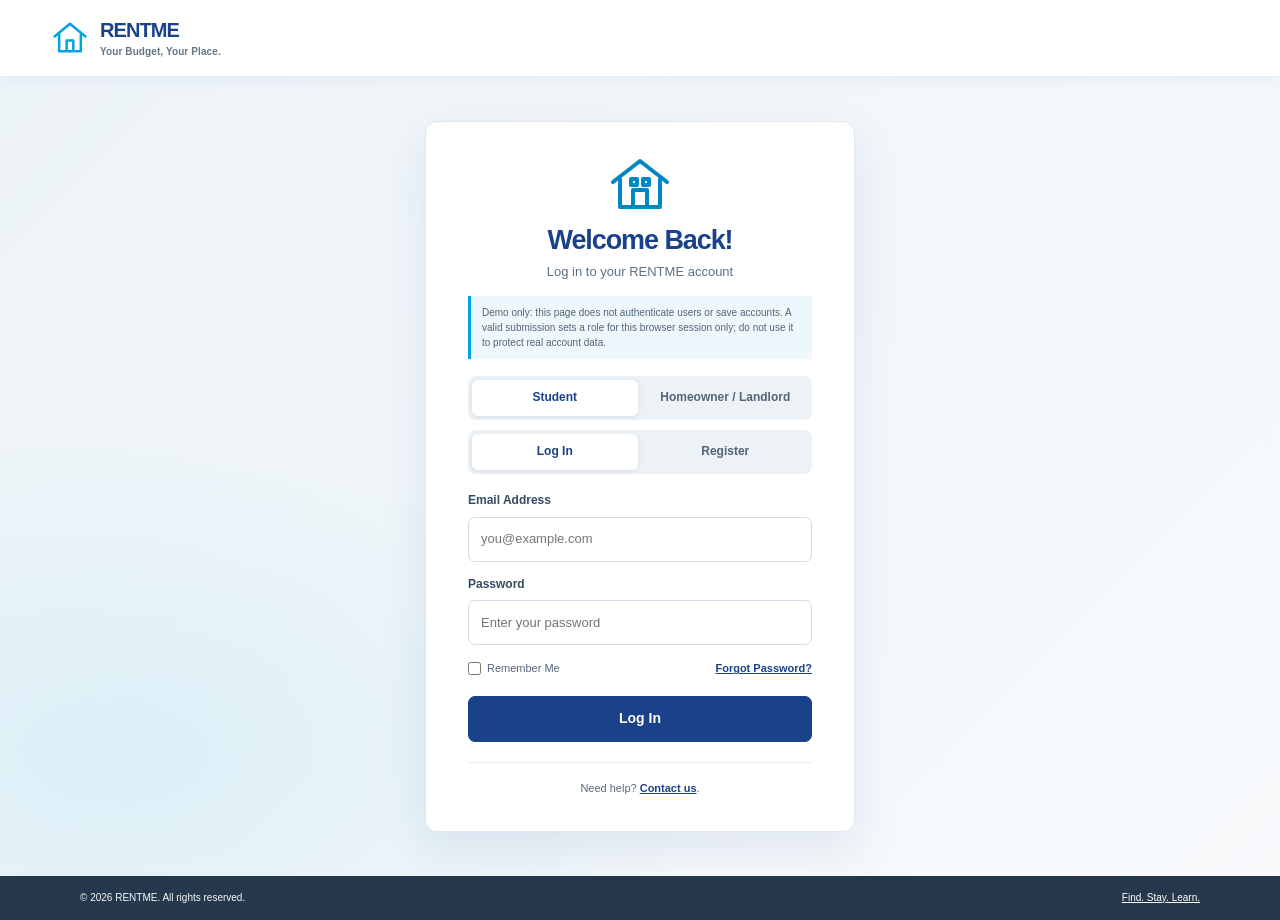
==== login.html @ ba3af14b "Add files via upload" ====
<!DOCTYPE html>
<html lang="en">
<head>
    <meta charset="UTF-8">
    <meta name="viewport" content="width=device-width, initial-scale=1.0">
    <meta name="description" content="Log in to your RENTME account.">
    <meta name="theme-color" content="#1A428A">
    <title>Login | RENTME</title>
    <link rel="stylesheet" href="style.css">
</head>
<body>
    <a class="skip-link" href="#main-content">Skip to main content</a>
    <header class="site-header">
        <div class="header-inner">
            <a class="brand" href="index.html#home" aria-label="RENTME home">
                <svg class="brand-icon" viewBox="0 0 48 48" aria-hidden="true">
                    <path d="M5.5 22.2 24 7l18.5 15.2M11 20v20h26V20M20 40V27h8v13" />
                </svg>
                <span class="brand-wordmark">
                    <strong>RENTME</strong>
                    <small>Your Budget, Your Place.</small>
                </span>
            </a>
        </div>
    </header>

    <main class="login-page" id="main-content" tabindex="-1">
        <section class="login-card" aria-labelledby="login-title">
            <a class="login-house" href="index.html#home" aria-label="RENTME home">
                <svg viewBox="0 0 64 56" aria-hidden="true">
                    <path d="M5 26 32 5l27 21M12 23v28h40V23M25 51V34h14v17M23 23h6v6h-6zM35 23h6v6h-6z" />
                </svg>
            </a>
            <h1 id="login-title">Welcome Back!</h1>
            <p class="login-subtitle" id="login-subtitle">Log in to your RENTME account</p>
            <p class="login-demo-note">Demo only: this page does not authenticate users or save accounts. A valid submission sets a role for this browser session only; do not use it to protect real account data.</p>

            <div class="account-type-select" role="group" aria-label="Account type">
                <button class="auth-tab is-active" id="student-account" type="button" aria-pressed="true">Student</button>
                <button class="auth-tab" id="landlord-account" type="button" aria-pressed="false">Homeowner / Landlord</button>
            </div>

            <div class="auth-tabs" role="tablist" aria-label="Account access">
                <button class="auth-tab is-active" id="login-tab" type="button" role="tab" aria-selected="true" aria-controls="login-form">Log In</button>
                <button class="auth-tab" id="register-tab" type="button" role="tab" aria-selected="false" aria-controls="register-form">Register</button>
            </div>

            <form class="login-form" id="login-form" action="index.html" method="get" role="tabpanel" aria-labelledby="login-tab">
                <label class="login-field">
                    Email Address
                    <input type="email" autocomplete="username" placeholder="you@example.com" required>
                </label>
                <label class="login-field">
                    Password
                    <input type="password" autocomplete="current-password" placeholder="Enter your password" required>
                </label>
                <div class="login-options">
                    <label><input type="checkbox"> Remember Me</label>
                    <a href="mailto:rentme.info@gmail.com?subject=Password%20reset%20assistance">Forgot Password?</a>
                </div>
                <button class="login-submit" id="login-submit-button" type="submit">Log In</button>
            </form>

            <form class="login-form" id="register-form" action="index.html" method="get" role="tabpanel" aria-labelledby="register-tab" hidden>
                <label class="login-field">
                    Full Name
                    <input type="text" autocomplete="name" placeholder="Your full name" required>
                </label>
                <label class="login-field">
                    Email Address
                    <input type="email" autocomplete="email" placeholder="you@example.com" required>
                </label>
                <label class="login-field">
                    Password
                    <input id="register-password" type="password" autocomplete="new-password" minlength="8" placeholder="At least 8 characters" required>
                </label>
                <label class="login-field">
                    Confirm Password
                    <input id="register-confirm-password" type="password" autocomplete="new-password" minlength="8" placeholder="Re-enter your password" required>
                </label>
                <button class="login-submit" id="register-submit-button" type="submit">Register</button>
            </form>

            <p class="login-help">Need help? <a href="index.html#contact">Contact us</a>.</p>
        </section>
    </main>

    <footer class="lodging-footer">
        <div class="section-container">
            <span>© 2026 RENTME. All rights reserved.</span>
            <a href="index.html#home">Find. Stay. Learn.</a>
        </div>
    </footer>

    <script>
        const loginTitle = document.querySelector("#login-title");
        const loginSubtitle = document.querySelector("#login-subtitle");
        const loginTab = document.querySelector("#login-tab");
        const registerTab = document.querySelector("#register-tab");
        const studentAccount = document.querySelector("#student-account");
        const landlordAccount = document.querySelector("#landlord-account");
        const loginSubmitButton = document.querySelector("#login-submit-button");
        const registerSubmitButton = document.querySelector("#register-submit-button");
        const loginForm = document.querySelector("#login-form");
        const registerForm = document.querySelector("#register-form");
        let accountType = new URLSearchParams(window.location.search).get("account") === "landlord" ? "landlord" : "student";
        let authMode = "login";

        function updateAuthCopy() {
            const isLandlord = accountType === "landlord";
            const isLogin = authMode === "login";
            loginTitle.textContent = isLogin
                ? (isLandlord ? "Homeowner / Landlord Log In" : "Welcome Back!")
                : (isLandlord ? "Register as a Homeowner / Landlord" : "Create Your Account");
            loginSubtitle.textContent = isLogin
                ? (isLandlord ? "Log in to continue as a property owner." : "Log in to your RENTME account")
                : (isLandlord ? "Join RENTME as a homeowner or landlord." : "Join RENTME and find your perfect stay");
            loginSubmitButton.textContent = isLandlord ? "Log In as Owner" : "Log In";
            registerSubmitButton.textContent = isLandlord ? "Register as Owner" : "Register";
        }

        function setAccountType(type) {
            accountType = type;
            const isLandlord = type === "landlord";
            studentAccount.classList.toggle("is-active", !isLandlord);
            landlordAccount.classList.toggle("is-active", isLandlord);
            studentAccount.setAttribute("aria-pressed", String(!isLandlord));
            landlordAccount.setAttribute("aria-pressed", String(isLandlord));
            updateAuthCopy();
        }

        function setAuthMode(mode) {
            const isLogin = mode === "login";
            authMode = mode;
            loginForm.hidden = !isLogin;
            registerForm.hidden = isLogin;
            loginTab.classList.toggle("is-active", isLogin);
            registerTab.classList.toggle("is-active", !isLogin);
            loginTab.setAttribute("aria-selected", String(isLogin));
            registerTab.setAttribute("aria-selected", String(!isLogin));
            updateAuthCopy();
        }

        function returnHomeAfterSubmit(form) {
            form.addEventListener("submit", (event) => {
                event.preventDefault();
                if (!form.reportValidity()) return;
                sessionStorage.setItem("rentmeRole", accountType === "landlord" ? "owner" : "student");
                window.location.href = "index.html";
            });
        }

        loginTab.addEventListener("click", () => setAuthMode("login"));
        registerTab.addEventListener("click", () => setAuthMode("register"));
        studentAccount.addEventListener("click", () => setAccountType("student"));
        landlordAccount.addEventListener("click", () => setAccountType("landlord"));
        setAccountType(accountType);
        returnHomeAfterSubmit(loginForm);

        registerForm.addEventListener("submit", (event) => {
            event.preventDefault();
            const password = document.querySelector("#register-password");
            const confirmation = document.querySelector("#register-confirm-password");
            confirmation.setCustomValidity(password.value === confirmation.value ? "" : "Passwords must match.");
            if (!registerForm.reportValidity()) return;
            sessionStorage.setItem("rentmeRole", accountType === "landlord" ? "owner" : "student");
            window.location.href = "index.html";
        });

        document.querySelector("#register-confirm-password").addEventListener("input", (event) => {
            event.currentTarget.setCustomValidity("");
        });
    </script>
</body>
</html>
---- style.css ----
/*
 * RENTME student housing landing page
 * Edit the color variables below to update the site-wide palette.
 */
:root {
	/* Brand colors */
	--navy: #1A428A;
	--sky: #00A3E0;
	--sky-dark: #0088c5;

	/* Text and surface colors */
	--ink: #20334b;
	--muted: #64758a;
	--line: #e2eaf1;
	--surface: #ffffff;
	--soft: #F4F7FA;

	/* Feature badge colors */
	--green: #28b88a;
	--purple: #8762d8;
	--orange: #f2a13b;
}

/* Base page styles */
* {
	box-sizing: border-box;
}

[hidden] {
	display: none !important;
}

html {
	scroll-behavior: smooth;
	scroll-padding-top: 86px;
}

@media (prefers-reduced-motion: reduce) {
	html {
		scroll-behavior: auto;
	}
}

body {
	margin: 0;
	color: var(--ink);
	background: var(--surface);
	font: 15px/1.65 Inter, "Segoe UI", Roboto, Arial, sans-serif;
	-webkit-font-smoothing: antialiased;
}

body.content-page {
	min-height: 100vh;
	min-height: 100svh;
	display: flex;
	flex-direction: column;
}

body.content-page > main {
	flex: 1;
	display: flex;
}

body.content-page > main > section {
	flex: 1;
}

body.content-page .eyebrow {
	font-size: 14px;
}

body.content-page .lodging-footer {
	font-size: 12px;
}

a {
	color: inherit;
}

a:focus-visible,
button:focus-visible,
input:focus-visible,
select:focus-visible,
summary:focus-visible {
	outline: 3px solid #0074a1;
	outline-offset: 3px;
}

.skip-link {
	position: absolute;
	top: 8px;
	left: 8px;
	z-index: 30;
	padding: 10px 14px;
	transform: translateY(-150%);
	border-radius: 6px;
	color: #fff;
	background: var(--navy);
	font-weight: 700;
	text-decoration: none;
}

.skip-link:focus {
	transform: translateY(0);
}

p {
	color: var(--muted);
}

main {
	width: 100%;
	max-width: none;
	margin: 0;
}

section {
	margin: 0;
	padding: 0;
	border: 0;
	border-radius: 0;
	background: transparent;
	box-shadow: none;
	scroll-margin-top: 86px;
}

section h2 {
	margin: 0;
	color: var(--navy);
	font-size: clamp(1.5rem, 2.3vw, 2rem);
	letter-spacing: -.035em;
	line-height: 1.2;
}

/* Sticky header and navigation */
header.site-header {
	position: sticky;
	top: 0;
	z-index: 20;
	padding: 0;
	color: var(--ink);
	background: rgb(255 255 255 / 96%);
	border-bottom: 1px solid #e8eef4;
	box-shadow: 0 3px 14px rgb(26 66 138 / 5%);
	backdrop-filter: blur(12px);
}

.header-inner {
	width: min(100% - 48px, 1180px);
	min-height: 76px;
	margin: 0 auto;
	display: flex;
	align-items: center;
	justify-content: space-between;
	gap: 28px;
}

.brand {
	display: inline-flex;
	flex: 0 0 auto;
	align-items: center;
	gap: 10px;
	color: var(--navy);
	text-decoration: none;
}

.brand-icon {
	width: 40px;
	height: 40px;
	fill: none;
	stroke: var(--sky);
	stroke-width: 3;
	stroke-linecap: round;
	stroke-linejoin: round;
}

.brand-wordmark {
	display: grid;
	line-height: 1.12;
}

.brand-wordmark strong {
	color: var(--navy);
	font-size: 20px;
	font-weight: 850;
	letter-spacing: -.045em;
}

.brand-wordmark small {
	margin-top: 4px;
	color: var(--muted);
	font-size: 10px;
	font-weight: 600;
	letter-spacing: .01em;
}

.primary-nav {
	display: flex;
	align-items: center;
	justify-content: flex-end;
	gap: clamp(17px, 2.5vw, 34px);
}

.primary-nav .nav-link {
	padding: 27px 0 24px;
	border-bottom: 3px solid transparent;
	color: #43536a;
	background: transparent;
	font-size: 13px;
	font-weight: 600;
	text-decoration: none;
	white-space: nowrap;
	transition: color .18s ease, border-color .18s ease;
}

.primary-nav .nav-link:hover,
.primary-nav .nav-link:focus-visible,
.primary-nav .nav-link.is-current {
	color: var(--navy);
	border-bottom-color: var(--sky);
	background: transparent;
}

.brand:focus-visible,
.button:focus-visible,
.contact-line:focus-visible {
	outline: 3px solid rgb(0 163 224 / 28%);
	outline-offset: 4px;
}

/* Hero: introduction and bedroom photo */
.hero {
	background: var(--soft);
}

.hero-inner {
	width: min(100% - 48px, 1180px);
	min-height: calc(100vh - 77px);
	min-height: calc(100svh - 77px);
	margin: 0 auto;
	display: grid;
	grid-template-columns: 1fr 1fr;
	align-items: center;
	gap: clamp(24px, 3vw, 40px);
	padding: 48px 0;
}

.hero-copy {
	max-width: 520px;
	padding: 12px 0;
}

.eyebrow {
	margin: 0 0 12px;
	color: var(--sky-dark);
	font-size: 11px;
	font-weight: 800;
	letter-spacing: .12em;
	line-height: 1.3;
	text-transform: uppercase;
}

.eyebrow-dot {
	width: 7px;
	height: 7px;
	display: inline-block;
	margin: 0 7px 1px 0;
	border-radius: 50%;
	background: var(--sky);
}

.hero h1 {
	margin: 0 0 20px;
	color: var(--navy);
	font-size: clamp(2.4rem, 4.4vw, 3.5rem);
	font-weight: 850;
	letter-spacing: -.055em;
	line-height: 1.03;
}

.hero-copy > p:not(.eyebrow) {
	max-width: 500px;
	margin: 0 0 12px;
	color: #52657b;
	font-size: 15px;
	line-height: 1.72;
}

.hero-copy > .hero-lead {
	color: #28415e !important;
	font-size: 18.5px !important;
	font-weight: 650;
	line-height: 1.5 !important;
}

.hero-actions {
	display: flex;
	flex-wrap: wrap;
	gap: 12px;
	margin-top: 25px;
}

.button {
	min-height: 47px;
	display: inline-flex;
	align-items: center;
	justify-content: center;
	gap: 9px;
	padding: 0 19px;
	border: 1px solid var(--sky);
	border-radius: 7px;
	font-size: 13px;
	font-weight: 700;
	text-decoration: none;
	transition: background .18s ease, border-color .18s ease, transform .18s ease;
}

.button:hover {
	transform: translateY(-2px);
}

.button svg {
	width: 17px;
	height: 17px;
	fill: none;
	stroke: currentColor;
	stroke-width: 2;
	stroke-linecap: round;
}

.button-primary {
	color: #fff;
	background: var(--sky);
}

.button-primary:hover {
	border-color: var(--sky-dark);
	background: var(--sky-dark);
}

.button-outline {
	color: var(--navy);
	border-color: #9dc9dd;
	background: #fff;
}

.button-outline:hover {
	background: #eaf8fd;
}

.hero-trust {
	display: flex;
	align-items: center;
	gap: 8px;
	margin-top: 22px;
	color: var(--muted);
	font-size: 11px;
	font-weight: 600;
}

.trust-check {
	width: 18px;
	height: 18px;
	display: grid;
	place-items: center;
	border-radius: 50%;
	color: #fff;
	background: var(--green);
	font-size: 11px;
}

.hero-visual {
	position: relative;
	width: min(100%, 500px);
	min-width: 0;
	margin: 0 auto;
	padding: 14px 0 0;
}

.hero-visual::before {
	position: absolute;
	z-index: 2;
	inset: 14px 0 0;
	border: 1px solid #b9dbe9;
	content: "";
	pointer-events: none;
}

.hero-visual img {
	position: relative;
	z-index: 1;
	width: 100%;
	max-width: 500px;
	height: auto;
	display: block;
	aspect-ratio: 3 / 2;
	object-fit: cover;
	object-position: center;
}

.photo-caption {
	position: absolute;
	z-index: 2;
	bottom: 12px;
	left: 12px;
	width: fit-content;
	max-width: calc(100% - 24px);
	display: flex;
	align-items: center;
	gap: 8px;
	padding: 8px 10px;
	background: #fff;
}

.caption-icon {
	width: 28px;
	height: 28px;
	display: grid;
	place-items: center;
	border-radius: 50%;
	color: var(--navy);
	background: #e7f6fb;
	font-size: 18px;
}

.photo-caption span:last-child {
	display: grid;
	line-height: 1.35;
}

.photo-caption strong {
	color: var(--navy);
	font-size: 10px;
}

.photo-caption small {
	margin-top: 2px;
	color: var(--muted);
	font-size: 9px;
}

/* Features: four reasons RENTME helps */
.section-container {
	width: min(100% - 48px, 1120px);
	margin: 0 auto;
}

.section-band {
	background: var(--surface);
}

.features {
	padding: 62px 0 68px;
}

.section-heading {
	max-width: 680px;
	margin: 0 auto 34px;
	text-align: center;
}

header.section-heading {
	padding: 0;
	color: inherit;
	text-align: center;
	background: transparent;
}

.section-heading .eyebrow {
	margin-bottom: 8px;
}

.section-heading h2 {
	margin-bottom: 9px;
}

.section-heading > p:last-child {
	margin: 0;
	font-size: 13px;
}

.feature-grid {
	display: grid;
	grid-template-columns: repeat(4, minmax(0, 1fr));
	gap: 34px;
}

.feature-item {
	text-align: center;
}

.feature-icon {
	width: 72px;
	height: 72px;
	display: grid;
	place-items: center;
	margin: 0 auto 15px;
	border-radius: 50%;
}

.feature-icon svg {
	width: 34px;
	height: 34px;
	fill: none;
	stroke: #fff;
	stroke-width: 2.2;
	stroke-linecap: round;
	stroke-linejoin: round;
}

.icon-green {
	background: var(--green);
}

.icon-blue {
	background: #278ed2;
}

.icon-purple {
	background: var(--purple);
}

.icon-orange {
	background: var(--orange);
}

.feature-item h3 {
	margin: 0 0 5px;
	color: #243d5b;
	font-size: 14px;
}

.feature-item p {
	max-width: 230px;
	margin: 0 auto;
	font-size: 12px;
	line-height: 1.55;
}

/* Lodging search and results page */
.lodging-page {
	min-height: calc(100vh - 116px);
	padding: 42px 0 58px;
	background: #f7f9fc;
}

.rent-page {
	min-height: calc(100vh - 116px);
	padding: 42px 0 58px;
	background: #f7f9fc;
}

.rent-container {
	width: min(100% - 48px, 760px);
	margin: 0 auto;
}

.owner-listing-form {
	padding: 22px;
	border: 1px solid var(--line);
	border-radius: 12px;
	background: #fff;
	box-shadow: 0 8px 24px rgb(26 66 138 / 5%);
}

.owner-form-grid {
	display: grid;
	grid-template-columns: repeat(2, minmax(0, 1fr));
	gap: 15px;
}

.owner-form-grid input,
.owner-form-grid select,
.owner-form-grid textarea,
.reservation-field select {
	width: 100%;
	min-height: 40px;
	padding: 9px 10px;
	border: 1px solid #d5e0e9;
	border-radius: 6px;
	color: var(--ink);
	background: #fff;
	font: inherit;
	font-weight: 400;
}

.owner-form-grid textarea {
	resize: vertical;
}

.owner-form-grid input:focus,
.owner-form-grid select:focus,
.owner-form-grid textarea:focus,
.reservation-field select:focus {
	border-color: var(--sky);
	outline: 3px solid rgb(0 163 224 / 15%);
}

.owner-form-wide {
	grid-column: 1 / -1;
}

.owner-form-note {
	margin: 15px 0;
	font-size: 11px;
	line-height: 1.5;
}

.lodging-heading {
	margin-bottom: 24px;
	text-align: center;
}

.lodging-heading .eyebrow {
	margin-bottom: 6px;
}

.lodging-heading h1 {
	margin: 0 0 7px;
	color: var(--navy);
	font-size: clamp(1.8rem, 3vw, 2.4rem);
	letter-spacing: -.04em;
	line-height: 1.2;
}

.lodging-heading > p:last-child {
	margin: 0;
	font-size: 13px;
}

.lodging-search {
	display: grid;
	grid-template-columns: 1.35fr 1fr 1fr auto;
	align-items: end;
	gap: 12px;
	margin-bottom: 25px;
	padding: 16px;
	border: 1px solid var(--line);
	border-radius: 12px;
	background: #fff;
	box-shadow: 0 8px 24px rgb(26 66 138 / 5%);
}

.search-field {
	display: grid;
	gap: 5px;
	color: #41556d;
	font-size: 11px;
	font-weight: 700;
}

.search-field select,
.search-field input {
	width: 100%;
	min-height: 43px;
	padding: 0 11px;
	border: 1px solid #d5e0e9;
	border-radius: 7px;
	color: var(--ink);
	background: #fff;
	font: inherit;
}

.search-field select:focus,
.search-field input:focus {
	border-color: var(--sky);
	outline: 3px solid rgb(0 163 224 / 15%);
}

.search-submit {
	min-height: 43px;
	cursor: pointer;
}

.lodging-layout {
	display: grid;
	grid-template-columns: 225px minmax(0, 1fr);
	align-items: start;
	gap: 20px;
}

.lodging-filters {
	padding: 18px;
	border: 1px solid var(--line);
	border-radius: 11px;
	background: #fff;
}

.lodging-filters h2 {
	margin: 0 0 12px;
	color: var(--navy);
	font-size: 17px;
}

.lodging-filters fieldset {
	display: grid;
	gap: 8px;
	margin: 0;
	padding: 12px 0;
	border: 0;
	border-top: 1px solid #edf1f5;
}

.lodging-filters legend {
	padding: 0;
	color: #334860;
	font-size: 12px;
	font-weight: 750;
}

.lodging-filters label {
	display: flex;
	align-items: center;
	gap: 8px;
	color: #52657b;
	font-size: 11px;
	line-height: 1.4;
	cursor: pointer;
}

.lodging-filters input {
	width: 14px;
	height: 14px;
	margin: 0;
	accent-color: var(--sky-dark);
}

.clear-filters {
	padding: 0;
	border: 0;
	color: var(--sky-dark);
	background: transparent;
	font: inherit;
	font-size: 11px;
	font-weight: 700;
	cursor: pointer;
}

.clear-filters:hover {
	text-decoration: underline;
}

.lodging-results {
	min-width: 0;
}

.results-count {
	margin: 0 0 10px;
	color: #52657b;
	font-size: 12px;
	font-weight: 650;
}

.lodging-card {
	display: grid;
	grid-template-columns: 190px minmax(0, 1fr);
	gap: 17px;
	margin-bottom: 12px;
	padding: 12px;
	border: 1px solid var(--line);
	border-radius: 11px;
	background: #fff;
	box-shadow: 0 4px 14px rgb(26 66 138 / 4%);
}

.lodging-card[hidden] {
	display: none;
}

.lodging-card > img {
	width: 100%;
	height: 142px;
	display: block;
	border-radius: 7px;
	object-fit: cover;
}

.lodging-card-copy {
	min-width: 0;
	display: flex;
	flex-direction: column;
	justify-content: space-between;
}

.lodging-card-title {
	display: flex;
	align-items: flex-start;
	justify-content: space-between;
	gap: 12px;
}

.lodging-card-title h2 {
	margin: 1px 0 3px;
	color: #263d58;
	font-size: 16px;
}

.listing-location {
	margin: 0 0 3px;
	color: #586b80;
	font-size: 11px;
}

.listing-location span {
	color: var(--sky-dark);
	font-size: 15px;
}

.listing-rating {
	margin: 0;
	color: #efa82b;
	font-size: 12px;
	letter-spacing: .04em;
}

.listing-rating span {
	color: #617185;
	font-size: 10px;
	letter-spacing: 0;
}

.listing-price {
	margin: 3px 0 0;
	color: var(--navy);
	font-size: 15px;
	font-weight: 800;
	white-space: nowrap;
}

.listing-price span {
	color: #728196;
	font-size: 10px;
	font-weight: 500;
}

.listing-actions {
	display: flex;
	align-items: center;
	justify-content: flex-end;
	flex-wrap: wrap;
	gap: 8px;
	margin-top: 10px;
}

.reserve-room-button,
.reserve-listing-button,
.listing-details-button {
	width: fit-content;
	display: inline-block;
	padding: 7px 13px;
	border: 0;
	border-radius: 6px;
	color: #fff;
	background: var(--navy);
	font-family: inherit;
	font-size: 10px;
	font-weight: 700;
	cursor: pointer;
}

.reserve-room-button {
	border: 1px solid var(--sky);
	color: #fff;
	background: var(--sky);
	font-family: inherit;
	font-size: 10px;
	font-weight: 700;
}

.reserve-listing-button {
	border: 1px solid var(--navy);
	color: var(--navy);
	background: #fff;
	font-family: inherit;
	font-size: 10px;
	font-weight: 700;
}

.reserve-room-button:hover {
	border-color: var(--sky-dark);
	background: var(--sky-dark);
}

.reserve-listing-button:hover {
	background: #eaf8fd;
}

.listing-details-button:hover {
	background: #14366f;
}

.reserve-room-button:focus-visible,
.reserve-listing-button:focus-visible,
.listing-details-button:focus-visible,
.map-dialog-close:focus-visible,
.map-dialog-actions a:focus-visible {
	outline: 3px solid rgb(0 163 224 / 30%);
	outline-offset: 3px;
}

.map-dialog {
	width: min(660px, calc(100% - 32px));
	max-width: none;
	padding: 0;
	border: 0;
	border-radius: 12px;
	color: var(--ink);
	background: #fff;
	box-shadow: 0 20px 70px rgb(17 34 51 / 30%);
}

.map-dialog::backdrop {
	background: rgb(18 31 48 / 62%);
	backdrop-filter: blur(2px);
}

.map-dialog-content {
	padding: 22px;
}

.map-dialog-header {
	display: flex;
	align-items: flex-start;
	justify-content: space-between;
	gap: 16px;
}

.map-dialog-header .eyebrow {
	margin-bottom: 5px;
}

.map-dialog-header h2 {
	margin: 0;
	color: var(--navy);
	font-size: 20px;
	line-height: 1.25;
}

.map-dialog-close {
	width: 34px;
	height: 34px;
	display: grid;
	flex: 0 0 34px;
	place-items: center;
	padding: 0;
	border: 1px solid #dfe7ef;
	border-radius: 50%;
	color: #44576c;
	background: #fff;
	font-size: 23px;
	line-height: 1;
	cursor: pointer;
}

.map-dialog-close:hover {
	background: #f0f5f8;
}

.map-location-description {
	margin: 8px 0 13px;
	color: #617185;
	font-size: 12px;
}

.map-dialog iframe {
	width: 100%;
	height: min(52vh, 380px);
	display: block;
	border: 1px solid #dfe7ef;
	border-radius: 8px;
	background: #f1f5f8;
}

.map-dialog-actions {
	display: flex;
	align-items: center;
	justify-content: space-between;
	gap: 14px;
	padding-top: 14px;
	border-top: 1px solid #e8eef3;
	margin-top: 14px;
}

.map-dialog-actions a {
	font-size: 12px;
	color: var(--sky-dark);
	font-weight: 700;
}

.map-dialog-actions a:last-child {
	padding: 9px 13px;
	border-radius: 6px;
	color: #fff;
	background: var(--navy);
	text-decoration: none;
}

.map-dialog-actions a:last-child:hover {
	background: #14366f;
}

.reservation-listing {
	margin: 12px 0 4px;
	color: var(--navy);
	font-size: 13px;
	font-weight: 750;
}

.reservation-disclaimer {
	margin: 0 0 15px;
	color: #617185;
	font-size: 11px;
	line-height: 1.5;
}

.reservation-form {
	display: grid;
	gap: 12px;
}

.reservation-field {
	display: grid;
	gap: 5px;
	color: #41556d;
	font-size: 11px;
	font-weight: 700;
}

.reservation-field input {
	width: 100%;
	min-height: 40px;
	padding: 0 10px;
	border: 1px solid #d5e0e9;
	border-radius: 6px;
	color: var(--ink);
	background: #fff;
	font: inherit;
	font-weight: 400;
}

.reservation-field input:focus {
	border-color: var(--sky);
	outline: 3px solid rgb(0 163 224 / 15%);
}

.reservation-dates {
	display: grid;
	grid-template-columns: 1fr 1fr;
	gap: 12px;
}

.reserve-submit {
	min-height: 42px;
	padding: 0 16px;
	border: 1px solid var(--navy);
	border-radius: 6px;
	color: #fff;
	background: var(--navy);
	font: inherit;
	font-size: 12px;
	font-weight: 700;
	cursor: pointer;
}

.reserve-submit:hover {
	background: #14366f;
}

.reserve-submit:focus-visible,
.reservation-email-link:focus-visible {
	outline: 3px solid rgb(0 163 224 / 30%);
	outline-offset: 3px;
}

.reservation-status {
	margin: 12px 0 0;
	color: #315a46;
	font-size: 12px;
}

.reservation-email-link {
	display: inline-block;
	margin-top: 9px;
	color: var(--sky-dark);
	font-size: 12px;
	font-weight: 700;
}

.no-results {
	margin: 0;
	padding: 28px 18px;
	border: 1px dashed #cbd9e5;
	border-radius: 9px;
	color: #586b80;
	background: #fff;
	font-size: 13px;
	text-align: center;
}

.lodging-footer {
	padding: 14px 0;
	color: #f5f8fc;
	background: #26384b;
	font-size: 10px;
}

.lodging-footer .section-container {
	display: flex;
	justify-content: space-between;
	gap: 16px;
}

.lodging-footer a {
	color: #fff;
}

.standalone-heading {
	margin-bottom: 32px;
	text-align: center;
}

.standalone-heading .eyebrow {
	margin-bottom: 7px;
}

.standalone-heading h1,
.faq-intro h1 {
	margin: 0 0 9px;
	color: var(--navy);
	font-size: clamp(2.25rem, 4.3vw, 3.25rem);
	font-weight: 850;
	letter-spacing: -.055em;
	line-height: 1.08;
}

.standalone-heading > p:last-child,
.faq-intro > p {
	margin: 0;
	font-size: 16px;
}

.about-copy h1 {
	margin: 0 0 12px;
	color: var(--navy);
	font-size: clamp(2.25rem, 4.3vw, 3.25rem);
	font-weight: 850;
	letter-spacing: -.055em;
	line-height: 1.08;
}

.purpose-card h3 {
	margin: 0 0 3px;
	color: var(--navy);
	font-size: 14px;
}

.tips-intro h1 {
	max-width: 300px;
	margin: 0 0 10px;
	color: var(--navy);
	font-size: clamp(2rem, 4vw, 2.9rem);
	font-weight: 850;
	letter-spacing: -.05em;
	line-height: 1.08;
}

.contact-page,
.faq-page {
	min-height: 0;
	padding: 36px 0;
	display: flex;
	align-items: center;
	background: var(--soft);
}

.contact-page-layout {
	display: grid;
	grid-template-columns: 1fr 1fr;
	gap: 34px;
	padding: 26px;
	border: 1px solid var(--line);
	border-radius: 12px;
	background: #f8fbfd;
	box-shadow: 0 8px 24px rgb(26 66 138 / 5%);
}

.contact-panel h2,
.contact-privacy h2 {
	margin: 0 0 8px;
	color: var(--navy);
	font-size: 16px;
	letter-spacing: .03em;
}

.contact-panel .footer-intro {
	margin: 0 0 16px;
	font-size: 16px;
}

.contact-panel .contact-line {
	margin: 13px 0;
	font-size: 16px;
}

.contact-symbol {
	width: 17px;
	flex: 0 0 17px;
	color: var(--sky-dark);
	font-size: 17px;
	text-align: center;
}

.contact-privacy {
	padding-left: 26px;
}

.contact-privacy > p {
	font-size: 16px;
	line-height: 1.65;
}

.faq-page-layout {
	display: grid;
	grid-template-columns: .75fr 1.4fr;
	align-items: center;
	gap: clamp(35px, 7vw, 90px);
}

.faq-intro {
	max-width: 330px;
}

.faq-intro h1 {
	margin-bottom: 12px;
}

.faq-intro > a {
	display: inline-block;
	margin-top: 17px;
	color: var(--sky-dark);
	font-size: 16px;
	font-weight: 700;
}

.faq-list {
	display: grid;
	gap: 10px;
}

.faq-list details {
	padding: 0 16px;
	border: 1px solid #dfe8ef;
	border-radius: 8px;
	background: #f8fbfd;
}

.faq-list summary {
	display: flex;
	align-items: center;
	justify-content: space-between;
	gap: 15px;
	padding: 14px 0;
	color: #2f435b;
	font-size: 16px;
	font-weight: 700;
	list-style: none;
	cursor: pointer;
}

.faq-list summary::-webkit-details-marker {
	display: none;
}

.faq-list summary::after {
	color: var(--sky-dark);
	content: "+";
	font-size: 20px;
	line-height: 1;
}

.faq-list details[open] summary::after {
	content: "−";
}

.faq-list details > p {
	margin: 0;
	padding: 0 0 14px;
	color: var(--muted);
	font-size: 16px;
}

.login-page {
	min-height: calc(100vh - 116px);
	display: grid;
	place-items: center;
	padding: 44px 20px;
	background:
		radial-gradient(ellipse at 10% 85%, rgb(0 163 224 / 9%), transparent 35%),
		linear-gradient(135deg, #edf4f8, #f8fafc);
}

.login-card {
	width: min(100%, 430px);
	padding: 34px clamp(22px, 6vw, 42px);
	border: 1px solid #dfe8ef;
	border-radius: 12px;
	background: #fff;
	box-shadow: 0 18px 48px rgb(26 66 138 / 10%);
	text-align: center;
}

.login-house {
	width: 64px;
	height: 56px;
	display: block;
	margin: 0 auto 12px;
	color: var(--navy);
}

.login-house svg {
	width: 100%;
	height: 100%;
	fill: none;
	stroke: var(--sky-dark);
	stroke-width: 4;
	stroke-linecap: round;
	stroke-linejoin: round;
}

.login-card h1 {
	margin: 0 0 5px;
	color: var(--navy);
	font-size: 27px;
	letter-spacing: -.04em;
	line-height: 1.2;
}

.login-subtitle {
	margin: 0 0 23px;
	color: #5e7084;
	font-size: 13px;
}

.login-demo-note {
	margin: -10px 0 17px;
	padding: 9px 11px;
	border-left: 3px solid var(--sky);
	color: #52657b;
	background: #eef8fc;
	font-size: 10px;
	line-height: 1.5;
	text-align: left;
}

.auth-tabs,
.account-type-select {
	display: grid;
	grid-template-columns: 1fr 1fr;
	gap: 5px;
	margin: 0 0 17px;
	padding: 4px;
	border-radius: 8px;
	background: #edf2f6;
}

.account-type-select {
	margin-bottom: 10px;
}

.auth-tab {
	min-height: 36px;
	border: 0;
	border-radius: 6px;
	color: #52657b;
	background: transparent;
	font: inherit;
	font-size: 12px;
	font-weight: 700;
	cursor: pointer;
}

.auth-tab.is-active {
	color: var(--navy);
	background: #fff;
	box-shadow: 0 1px 5px rgb(26 66 138 / 12%);
}

.auth-tab:focus-visible {
	outline: 3px solid rgb(0 163 224 / 30%);
	outline-offset: 2px;
}

.login-form {
	text-align: left;
}

.login-form[hidden] {
	display: none;
}

.login-field {
	display: grid;
	gap: 6px;
	margin: 13px 0;
	color: #354b63;
	font-size: 12px;
	font-weight: 700;
}

.login-field input {
	width: 100%;
	min-height: 45px;
	padding: 0 12px;
	border: 1px solid #cfdbe6;
	border-radius: 7px;
	color: var(--ink);
	background: #fff;
	font: inherit;
	font-size: 13px;
	font-weight: 400;
}

.login-field input:focus {
	border-color: var(--sky);
	outline: 3px solid rgb(0 163 224 / 15%);
}

.login-options {
	display: flex;
	align-items: center;
	justify-content: space-between;
	gap: 12px;
	margin: 14px 0 18px;
	color: #53677d;
	font-size: 11px;
}

.login-options label {
	display: inline-flex;
	align-items: center;
	gap: 6px;
	cursor: pointer;
}

.login-options input {
	margin: 0;
	accent-color: var(--navy);
}

.login-options a,
.login-help a {
	color: var(--navy);
	font-weight: 700;
}

.login-submit {
	width: 100%;
	min-height: 46px;
	border: 1px solid var(--navy);
	border-radius: 7px;
	color: #fff;
	background: var(--navy);
	font: inherit;
	font-size: 14px;
	font-weight: 750;
	cursor: pointer;
}

.login-submit:hover {
	background: #14366f;
}

.login-submit:focus-visible,
.login-house:focus-visible {
	outline: 3px solid rgb(0 163 224 / 30%);
	outline-offset: 3px;
}

.login-status {
	margin: 12px 0 0;
	color: #64758a;
	font-size: 11px;
	line-height: 1.5;
	text-align: center;
}

.login-help {
	margin: 20px 0 0;
	padding-top: 16px;
	border-top: 1px solid #e8eef3;
	color: #586b80;
	font-size: 11px;
}

/* Tips: checklist artwork and four-step process */
.tips-section {
	padding: 38px 0;
	display: flex;
	align-items: center;
	background: var(--soft);
}

.tips-layout {
	display: grid;
	grid-template-columns: .72fr 2fr;
	align-items: center;
	gap: clamp(30px, 5vw, 70px);
	transform: translateY(calc(0px - clamp(22px, 5vh, 38px)));
}

.tips-intro {
	max-width: 270px;
}

.tips-intro .notebook-art {
	width: 145px;
	margin: 0 auto 13px;
}

.notebook-art svg {
	width: 100%;
	display: block;
	overflow: visible;
}

.notebook-shadow {
	fill: #d7e8f0;
}

.notebook-paper {
	fill: #fff;
}

.notebook-border {
	fill: none;
	stroke: var(--navy);
	stroke-width: 2.2;
	stroke-linejoin: round;
}

.notebook-lines {
	fill: none;
	stroke: #9ec7d8;
	stroke-width: 1.2;
	stroke-linecap: round;
}

.notebook-art text {
	fill: var(--navy);
	font: italic 800 12px Inter, "Segoe UI", sans-serif;
}

.doodle {
	fill: none;
	stroke: var(--sky);
	stroke-width: 2.3;
	stroke-linecap: round;
}

.doodle-fill {
	fill: #ffc551;
	stroke: var(--navy);
	stroke-width: 1.2;
	stroke-linejoin: round;
}

.tips-intro .eyebrow {
	margin-bottom: 8px;
}

.tips-intro h2 {
	max-width: 300px;
	margin-bottom: 10px;
	font-size: 22px;
}

.tips-intro > p:last-child {
	margin: 0;
	font-size: 16px;
}

.steps-grid {
	display: grid;
	grid-template-columns: repeat(4, minmax(0, 1fr));
}

.step-card {
	position: relative;
	min-height: 194px;
	padding: 5px 17px 0;
	border-left: 1px solid #dce5ec;
}

.step-card:first-child {
	padding-left: 0;
	border-left: 0;
}

.step-number {
	width: 31px;
	height: 31px;
	display: grid;
	place-items: center;
	margin-bottom: 14px;
	border-radius: 50%;
	color: #fff;
	font-size: 14px;
	font-weight: 800;
}

.step-blue {
	background: #328bd0;
}

.step-green {
	background: var(--green);
}

.step-purple {
	background: var(--purple);
}

.step-orange {
	background: #f07832;
}

.step-card h3 {
	min-height: 37px;
	margin: 0 0 8px;
	color: #263d58;
	font-size: 16px;
	line-height: 1.4;
}

.step-card p {
	margin: 0;
	font-size: 16px;
	line-height: 1.55;
}

/* About RENTME: description, mission, and vision */
.about-section {
	padding: 55px 0;
	display: flex;
	align-items: center;
	background: var(--soft);
}

.about-layout {
	display: grid;
	grid-template-columns: .72fr 1.4fr 1.05fr;
	align-items: center;
	gap: clamp(28px, 4vw, 54px);
}

.about-brand {
	display: flex;
	flex-direction: column;
	align-items: center;
	justify-self: center;
	color: var(--navy);
	text-decoration: none;
}

.about-house {
	width: 92px;
	height: 76px;
	margin-bottom: 4px;
	fill: none;
	stroke: var(--sky);
	stroke-width: 5;
	stroke-linecap: round;
	stroke-linejoin: round;
}

.about-brand strong {
	font-size: 28px;
	font-weight: 850;
	letter-spacing: -.06em;
	line-height: 1.1;
}

.about-brand span {
	margin-top: 5px;
	color: var(--muted);
	font-size: 12px;
	font-weight: 600;
}

.about-copy .eyebrow {
	margin-bottom: 8px;
	font-size: 14px;
}

.about-copy h2 {
	margin-bottom: 12px;
}

.about-copy p:not(.eyebrow) {
	margin: 0 0 10px;
	font-size: 16px;
	line-height: 1.65;
}

.purpose-cards {
	display: grid;
	gap: 12px;
}

.purpose-card {
	display: flex;
	align-items: flex-start;
	gap: 12px;
	padding: 15px;
	border: 1px solid #e2edf4;
	background: #f8fbfd;
}

.purpose-icon {
	width: 31px;
	height: 31px;
	flex: 0 0 31px;
	display: grid;
	place-items: center;
	border-radius: 50%;
	color: var(--sky-dark);
	background: #e1f4fb;
}

.purpose-icon svg {
	width: 19px;
	height: 19px;
	fill: none;
	stroke: currentColor;
	stroke-width: 1.8;
	stroke-linecap: round;
	stroke-linejoin: round;
}

.purpose-card h3 {
	margin: 0 0 3px;
	color: var(--navy);
	font-size: 15px;
}

.purpose-card p {
	margin: 0;
	font-size: 16px;
	line-height: 1.45;
}

/* Contact details and legal information */
.site-footer {
	margin: 0;
	padding: 0;
	color: var(--ink);
	background: var(--soft);
}

.footer-content {
	display: grid;
	grid-template-columns: .88fr 1.12fr;
	gap: 52px;
	padding-top: 34px;
	padding-bottom: 34px;
}

.footer-content section {
	min-width: 0;
}

.footer-content h2 {
	margin: 0 0 8px;
	color: var(--navy);
	font-size: 13px;
	letter-spacing: .04em;
}

.footer-intro {
	margin: 0 0 12px;
	font-size: 11px;
}

.contact-line {
	width: fit-content;
	display: flex;
	align-items: center;
	gap: 9px;
	margin: 8px 0;
	color: #42566c;
	font-size: 11px;
	text-decoration: none;
}

.contact-line svg {
	width: 17px;
	height: 17px;
	flex: 0 0 17px;
	fill: none;
	stroke: var(--sky-dark);
	stroke-width: 1.7;
	stroke-linecap: round;
	stroke-linejoin: round;
}

a.contact-line:hover {
	color: var(--sky-dark);
	text-decoration: underline;
}

.privacy-block {
	padding-left: 34px;
	border-left: 1px solid #d8e2eb;
}

.privacy-block > p {
	margin: 0;
	font-size: 11px;
	line-height: 1.6;
}

body.content-page .privacy-block > p {
	font-size: 16px;
}

.terms-note {
	margin-top: 13px !important;
	padding: 11px 13px;
	border-left: 3px solid var(--sky);
	color: #42566c;
	background: #e5f5fb;
}

.terms-note strong {
	color: var(--navy);
}

.footer-bottom {
	color: #f5f8fc;
	background: #26384b;
}

.footer-bottom .section-container {
	min-height: 40px;
	display: flex;
	align-items: center;
	justify-content: space-between;
	gap: 16px;
	font-size: 10px;
}

/* Tablet layout adjustments */
@media (max-width: 900px) {
	.header-inner {
		width: min(100% - 32px, 1180px);
		min-height: 72px;
		gap: 20px;
	}

	.primary-nav {
		gap: clamp(12px, 2vw, 20px);
	}

	.primary-nav .nav-link {
		font-size: 12px;
	}

	.hero-inner {
		width: min(100% - 40px, 1180px);
		min-height: calc(100vh - 73px);
		min-height: calc(100svh - 73px);
		gap: 35px;
	}

	.section-container {
		width: min(100% - 40px, 1120px);
	}

	.lodging-layout {
		grid-template-columns: 190px minmax(0, 1fr);
		gap: 14px;
	}

	.lodging-card {
		grid-template-columns: 150px minmax(0, 1fr);
		gap: 12px;
	}

	.lodging-card > img {
		height: 130px;
	}

	.tips-layout {
		grid-template-columns: .65fr 2fr;
 		gap: 30px;
	}

	.steps-grid {
		grid-template-columns: repeat(2, minmax(0, 1fr));
		row-gap: 22px;
	}

	.step-card:nth-child(3) {
		padding-left: 0;
		border-left: 0;
	}

	.step-card {
		min-height: 160px;
	}

	.about-layout {
		grid-template-columns: .65fr 1.3fr 1fr;
		gap: 24px;
	}
}

/* Mobile and narrow-screen layout adjustments */
@media (max-width: 680px) {
	.header-inner {
		width: calc(100% - 32px);
		min-height: 0;
		flex-wrap: wrap;
		gap: 0;
		padding: 10px 0 0;
	}

	.brand {
		padding-bottom: 9px;
	}

	.brand-icon {
		width: 34px;
		height: 34px;
	}

	.brand-wordmark strong {
		font-size: 18px;
	}

	.brand-wordmark small {
		font-size: 9px;
	}

	.primary-nav {
		width: 100%;
		display: grid;
		grid-template-columns: repeat(2, minmax(0, 1fr));
		gap: 4px 8px;
	}

	.primary-nav .nav-link {
		min-height: 44px;
		display: flex;
		align-items: center;
		justify-content: center;
		padding: 8px;
		border: 1px solid transparent;
		border-radius: 6px;
		background: var(--soft);
		font-size: 12px;
		line-height: 1.35;
		text-align: center;
		white-space: normal;
	}

	.primary-nav .nav-link:hover,
	.primary-nav .nav-link:focus-visible,
	.primary-nav .nav-link.is-current {
		border-color: #b6ddec;
		background: #eaf6fb;
	}

	.primary-nav .nav-link:focus-visible {
		outline: 3px solid #0074a1;
		outline-offset: 2px;
	}

	header.site-header {
		position: static;
	}

	html {
		scroll-padding-top: 12px;
	}

	section {
		scroll-margin-top: 12px;
	}

	.hero-inner {
		width: calc(100% - 36px);
		min-height: 0;
		grid-template-columns: 1fr;
		gap: 27px;
		padding: 40px 0 33px;
	}

	.hero-copy {
		max-width: 570px;
		padding: 0;
	}

	.hero h1 {
		font-size: clamp(2.5rem, 10vw, 3.5rem);
	}

	.hero-visual {
		width: min(100%, 418px);
		margin: 0 auto;
	}

	.features {
		padding: 48px 0;
	}

	.section-container {
		width: calc(100% - 36px);
	}

	.lodging-page {
		padding: 34px 0 42px;
	}

	.rent-page {
		padding: 34px 0 42px;
	}

	.rent-container {
		width: calc(100% - 36px);
	}

	.lodging-search {
		grid-template-columns: 1fr 1fr;
		padding: 13px;
	}

	.lodging-search .search-field:first-child {
		grid-column: 1 / -1;
	}

	.search-submit {
		grid-column: 1 / -1;
	}

	.lodging-layout {
		grid-template-columns: 1fr;
	}

	.lodging-filters {
		display: grid;
		grid-template-columns: repeat(3, minmax(0, 1fr));
		gap: 0 14px;
		padding: 14px;
	}

	.lodging-filters h2,
	.clear-filters {
		grid-column: 1 / -1;
	}

	.lodging-filters fieldset {
		align-content: start;
	}

	.contact-page,
	.faq-page {
		padding: 40px 0;
	}

	.owner-listing-form {
		padding: 16px;
	}

	.owner-form-grid {
		grid-template-columns: 1fr;
	}

	.owner-form-wide {
		grid-column: auto;
	}

	.contact-page-layout,
	.faq-page-layout {
		grid-template-columns: 1fr;
		gap: 25px;
	}

	.contact-page-layout {
		padding: 20px;
	}

	.contact-privacy {
		padding: 20px 0 0;
		border-top: 1px solid #d8e2eb;
		border-left: 0;
	}

	.faq-intro {
		max-width: 560px;
		margin: 0 auto;
		text-align: center;
	}

	.section-heading {
		margin-bottom: 28px;
	}

	.feature-grid {
		grid-template-columns: repeat(2, minmax(0, 1fr));
		gap: 30px 18px;
	}

	.tips-section {
		padding: 45px 0;
	}

	.tips-layout {
		grid-template-columns: 1fr;
		gap: 28px;
		transform: none;
	}

	.tips-intro {
		max-width: none;
		text-align: center;
	}

	.tips-intro .notebook-art {
		width: 122px;
	}

	.tips-intro h2 {
		margin-right: auto;
		margin-left: auto;
	}

	.tips-intro > p:last-child {
		max-width: 330px;
		margin-right: auto;
		margin-left: auto;
	}

	.steps-grid {
		gap: 20px 0;
	}

	.step-card {
		padding-right: 14px;
		padding-left: 14px;
	}

	.step-card:nth-child(odd) {
		padding-left: 0;
		border-left: 0;
	}

	.step-card:nth-child(even) {
		border-left: 1px solid #dce5ec;
	}

	.about-section {
		padding: 44px 0;
	}

	.about-layout {
		grid-template-columns: 1fr;
		gap: 27px;
	}

	.about-brand {
		justify-self: center;
	}

	.about-copy {
		max-width: 560px;
		margin: auto;
	}

	.purpose-cards {
		grid-template-columns: 1fr 1fr;
	}

	.footer-content {
		grid-template-columns: 1fr;
		gap: 25px;
		padding-top: 28px;
		padding-bottom: 28px;
	}

	.privacy-block {
		padding: 20px 0 0;
		border-top: 1px solid #d8e2eb;
		border-left: 0;
	}
}

/* Small phones */
@media (max-width: 420px) {
	.header-inner {
		width: calc(100% - 24px);
	}

	.primary-nav .nav-link {
		font-size: 12px;
	}

	.hero-inner,
	.section-container {
		width: calc(100% - 30px);
	}

	.lodging-filters {
		grid-template-columns: 1fr 1fr;
	}

	.lodging-filters fieldset:last-of-type {
		grid-column: 1 / -1;
	}

	.lodging-card {
		grid-template-columns: 1fr;
		gap: 10px;
	}

	.lodging-card > img {
		height: 185px;
	}

	.listing-actions {
		justify-content: stretch;
	}

	.listing-actions button {
		flex: 1 1 auto;
	}

	.map-dialog-content {
		padding: 16px;
	}

	.reservation-dates {
		grid-template-columns: 1fr;
	}

	.lodging-footer .section-container {
		align-items: flex-start;
		flex-direction: column;
		gap: 5px;
	}

	.hero-actions {
		align-items: stretch;
		flex-direction: column;
	}

	.button {
		width: 100%;
	}

	.feature-grid {
		gap: 25px 12px;
	}

	.feature-icon {
		width: 62px;
		height: 62px;
	}

	.feature-icon svg {
		width: 30px;
		height: 30px;
	}

	.feature-item h3 {
		font-size: 13px;
	}

	.feature-item p {
		font-size: 11px;
	}

	.steps-grid {
		grid-template-columns: 1fr;
	}

	.step-card,
	.step-card:nth-child(even),
	.step-card:nth-child(odd) {
		min-height: 0;
		padding: 0 0 0 15px;
		border-left: 1px solid #dce5ec;
	}

	.step-card h3 {
		min-height: 0;
	}

	.purpose-cards {
		grid-template-columns: 1fr;
	}

	.footer-bottom .section-container {
		align-items: flex-start;
		flex-direction: column;
		justify-content: center;
		gap: 2px;
		padding-top: 8px;
		padding-bottom: 8px;
	}
}

/*
 * Quick editing guide:
 * - Update site colors in the custom properties at the top of this file.
 * - Update page text and FAQ answers in index.html.
 * - Adjust tablet and mobile layouts in the media queries above.
 */
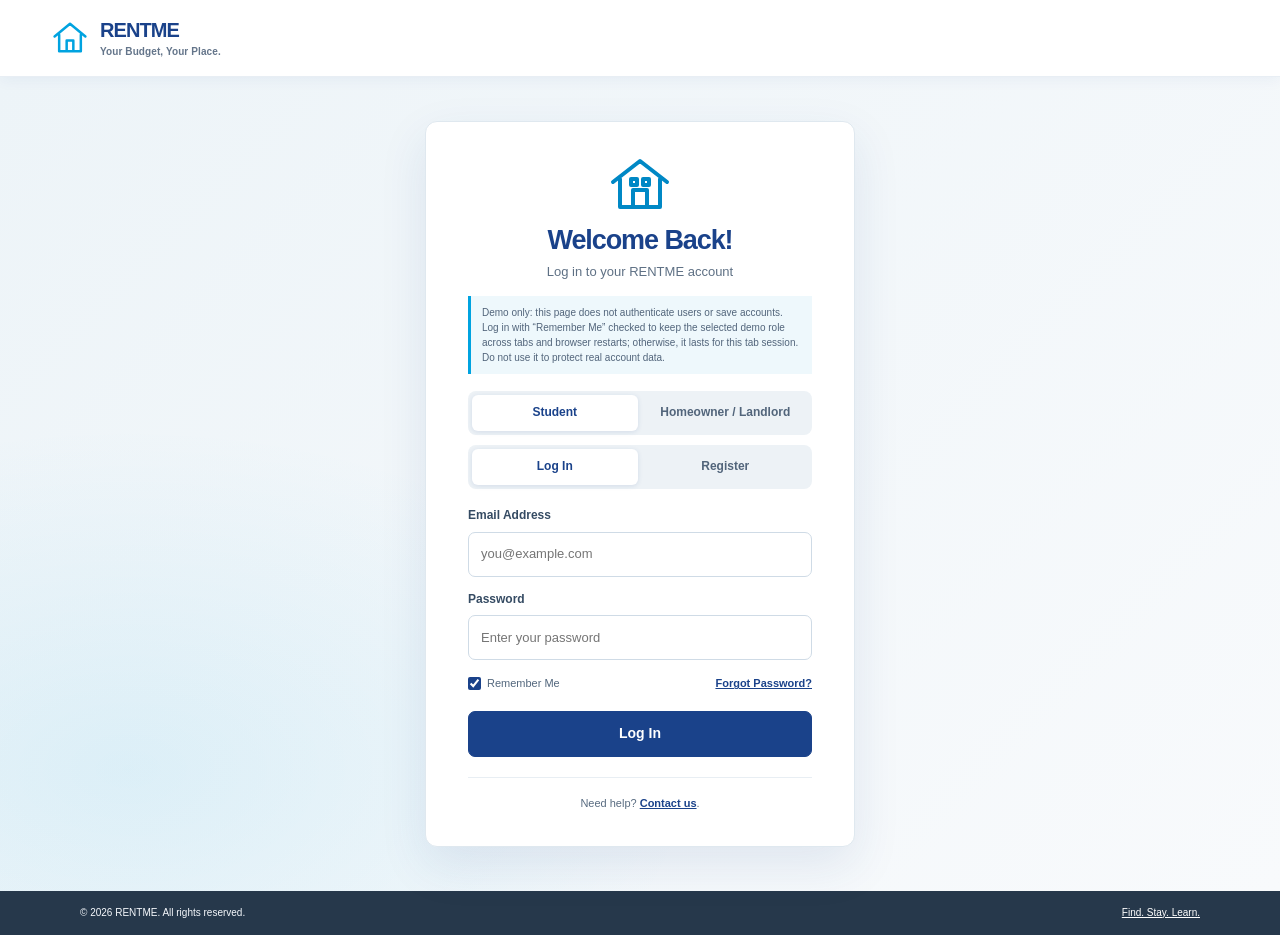
==== commit 6fd3c15d: "Update login.html" ====
--- a/login.html
+++ b/login.html
@@ -33,7 +33,7 @@
             </a>
             <h1 id="login-title">Welcome Back!</h1>
             <p class="login-subtitle" id="login-subtitle">Log in to your RENTME account</p>
-            <p class="login-demo-note">Demo only: this page does not authenticate users or save accounts. A valid submission sets a role for this browser session only; do not use it to protect real account data.</p>
+            <p class="login-demo-note">Demo only: this page does not authenticate users or save accounts. Log in with “Remember Me” checked to keep the selected demo role across tabs and browser restarts; otherwise, it lasts for this tab session. Do not use it to protect real account data.</p>
 
             <div class="account-type-select" role="group" aria-label="Account type">
                 <button class="auth-tab is-active" id="student-account" type="button" aria-pressed="true">Student</button>
@@ -55,7 +55,7 @@
                     <input type="password" autocomplete="current-password" placeholder="Enter your password" required>
                 </label>
                 <div class="login-options">
-                    <label><input type="checkbox"> Remember Me</label>
+                    <label><input id="remember-me" type="checkbox" checked> Remember Me</label>
                     <a href="mailto:rentme.info@gmail.com?subject=Password%20reset%20assistance">Forgot Password?</a>
                 </div>
                 <button class="login-submit" id="login-submit-button" type="submit">Log In</button>
@@ -103,6 +103,8 @@
         const registerSubmitButton = document.querySelector("#register-submit-button");
         const loginForm = document.querySelector("#login-form");
         const registerForm = document.querySelector("#register-form");
+        const rememberMe = document.querySelector("#remember-me");
+        const returnToLodging = new URLSearchParams(window.location.search).get("returnTo") === "findlodging.html";
         let accountType = new URLSearchParams(window.location.search).get("account") === "landlord" ? "landlord" : "student";
         let authMode = "login";
 
@@ -141,12 +143,19 @@
             updateAuthCopy();
         }
 
+        function saveRole(remember) {
+            const role = accountType === "landlord" ? "owner" : "student";
+            localStorage.removeItem("rentmeRole");
+            sessionStorage.removeItem("rentmeRole");
+            (remember ? localStorage : sessionStorage).setItem("rentmeRole", role);
+        }
+
         function returnHomeAfterSubmit(form) {
             form.addEventListener("submit", (event) => {
                 event.preventDefault();
                 if (!form.reportValidity()) return;
-                sessionStorage.setItem("rentmeRole", accountType === "landlord" ? "owner" : "student");
-                window.location.href = "index.html";
+                saveRole(rememberMe.checked);
+                window.location.href = returnToLodging ? "findlodging.html" : "index.html";
             });
         }
 
@@ -163,8 +172,8 @@
             const confirmation = document.querySelector("#register-confirm-password");
             confirmation.setCustomValidity(password.value === confirmation.value ? "" : "Passwords must match.");
             if (!registerForm.reportValidity()) return;
-            sessionStorage.setItem("rentmeRole", accountType === "landlord" ? "owner" : "student");
-            window.location.href = "index.html";
+            saveRole(false);
+            window.location.href = returnToLodging ? "findlodging.html" : "index.html";
         });
 
         document.querySelector("#register-confirm-password").addEventListener("input", (event) => {
@@ -172,4 +181,4 @@
         });
     </script>
 </body>
-</html>+</html>
